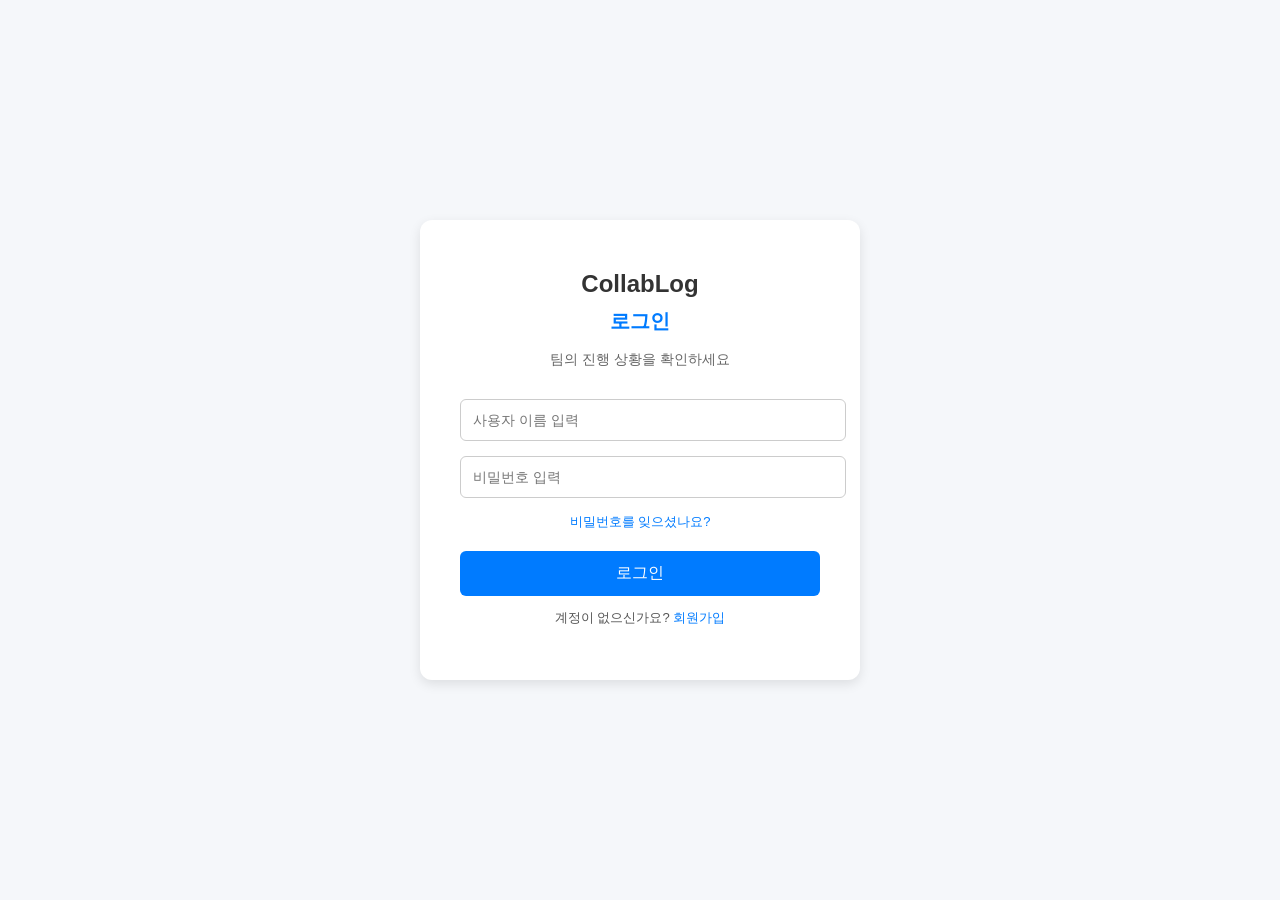
==== assets/login.html @ 0471017e "Add login-style.css, style.css, login-script.js, script.js, login.html, logout.html page and edit" ====
<!DOCTYPE html>
<html lang="ko">
<head>
    <meta charset="UTF-8">
    <meta name="viewport" content="width=device-width, initial-scale=1.0">
    <title>로그인</title>
    <link rel="stylesheet" href="css/login-style.css" />
</head>
<body>
    <div class="login-container">
        <div class="logo"></div>
        <h1>CollabLog</h1>
        <h2>로그인</h2>
        <p class="subtitle">팀의 진행 상황을 확인하세요</p>

        <form id="loginForm">
            <input type="text" id="username" placeholder="사용자 이름 입력" required />
            <input type="password" id="password" placeholder="비밀번호 입력" required />
            <a href="#" class="forgot-link">비밀번호를 잊으셨나요?</a>
            <button type="submit">로그인</button>
        </form>

        <p class="signup-text">
            계정이 없으신가요? <a href="#">회원가입</a>
        </p>
    </div>

    <script src="js/login-script.js"></script>
    
</body>
</html>
---- assets/css/login-style.css ----
body {
  font-family: 'Segoe UI', sans-serif;
  background-color: #f5f7fa;
  margin: 0;
  display: flex;
  justify-content: center;
  align-items: center;
  height: 100vh;
}

.login-container {
  background-color: #fff;
  padding: 40px;
  border-radius: 12px;
  box-shadow: 0 4px 12px rgba(0, 0, 0, 0.1);
  text-align: center;
  width: 360px;
}

.logo {
  font-size: 40px;
  margin-bottom: 10px;
}

h1 {
  margin: 0;
  font-size: 24px;
  font-weight: bold;
  color: #333;
}

h2 {
  margin-top: 10px;
  font-size: 20px;
  color: #007bff;
}

.subtitle {
  font-size: 14px;
  color: #666;
  margin-bottom: 30px;
}

input {
  width: 100%;
  padding: 12px;
  margin-bottom: 15px;
  border: 1px solid #ccc;
  border-radius: 6px;
  font-size: 14px;
}

button {
  width: 100%;
  padding: 12px;
  background-color: #007bff;
  color: white;
  border: none;
  border-radius: 6px;
  font-size: 16px;
  cursor: pointer;
}

button:hover {
  background-color: #0056b3;
}

.forgot-link {
  display: block;
  margin-bottom: 20px;
  font-size: 13px;
  color: #007bff;
  text-decoration: none;
}

.signup-text {
  font-size: 13px;
  color: #555;
}

.signup-text a {
  color: #007bff;
  text-decoration: none;
}
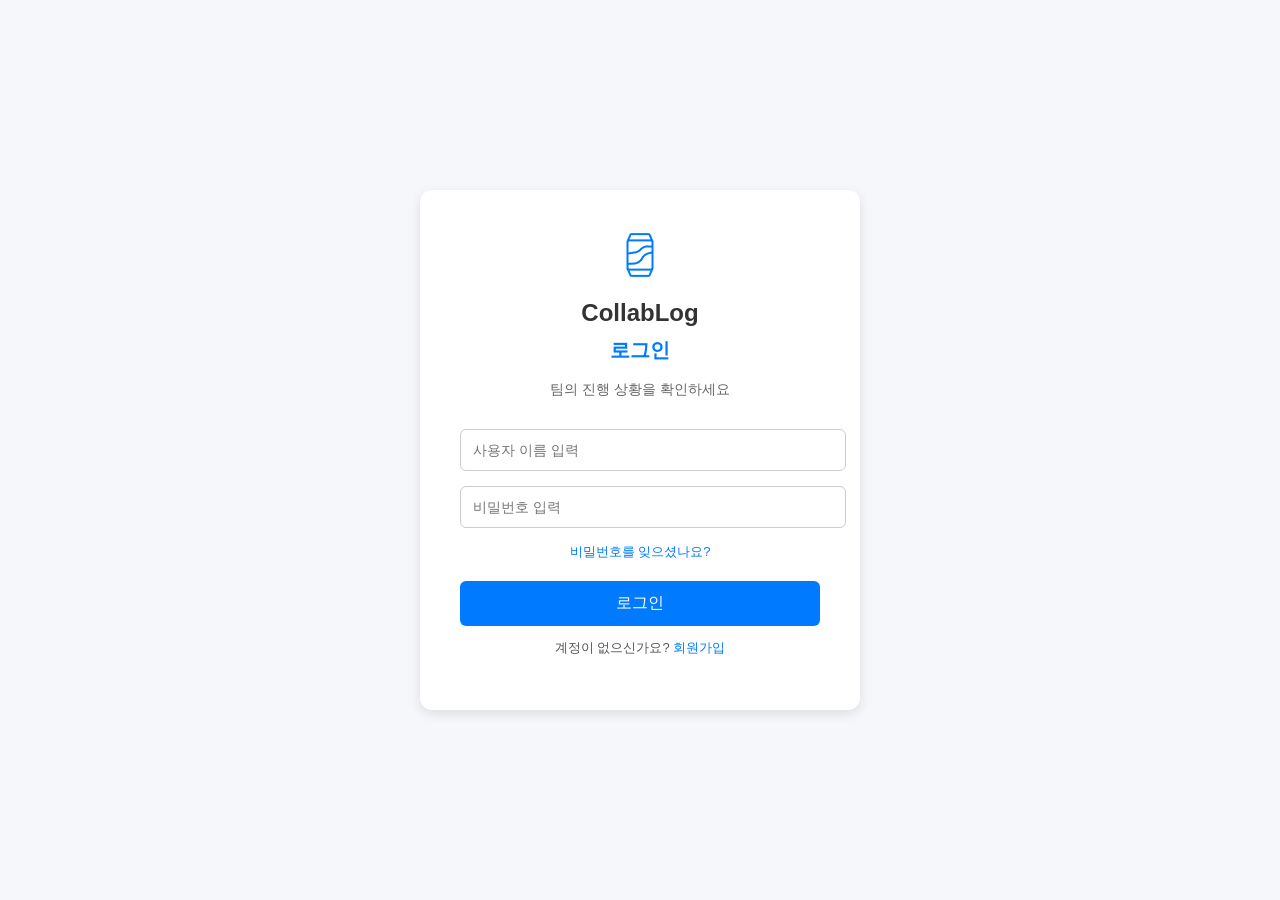
==== commit 61b05f39: "Add logo image" ====
--- a/assets/login.html
+++ b/assets/login.html
@@ -8,7 +8,7 @@
 </head>
 <body>
     <div class="login-container">
-        <div class="logo"></div>
+        <div class="logo"><img src="images/logo-02.png" alt="logo-image"></div>
         <h1>CollabLog</h1>
         <h2>로그인</h2>
         <p class="subtitle">팀의 진행 상황을 확인하세요</p>
